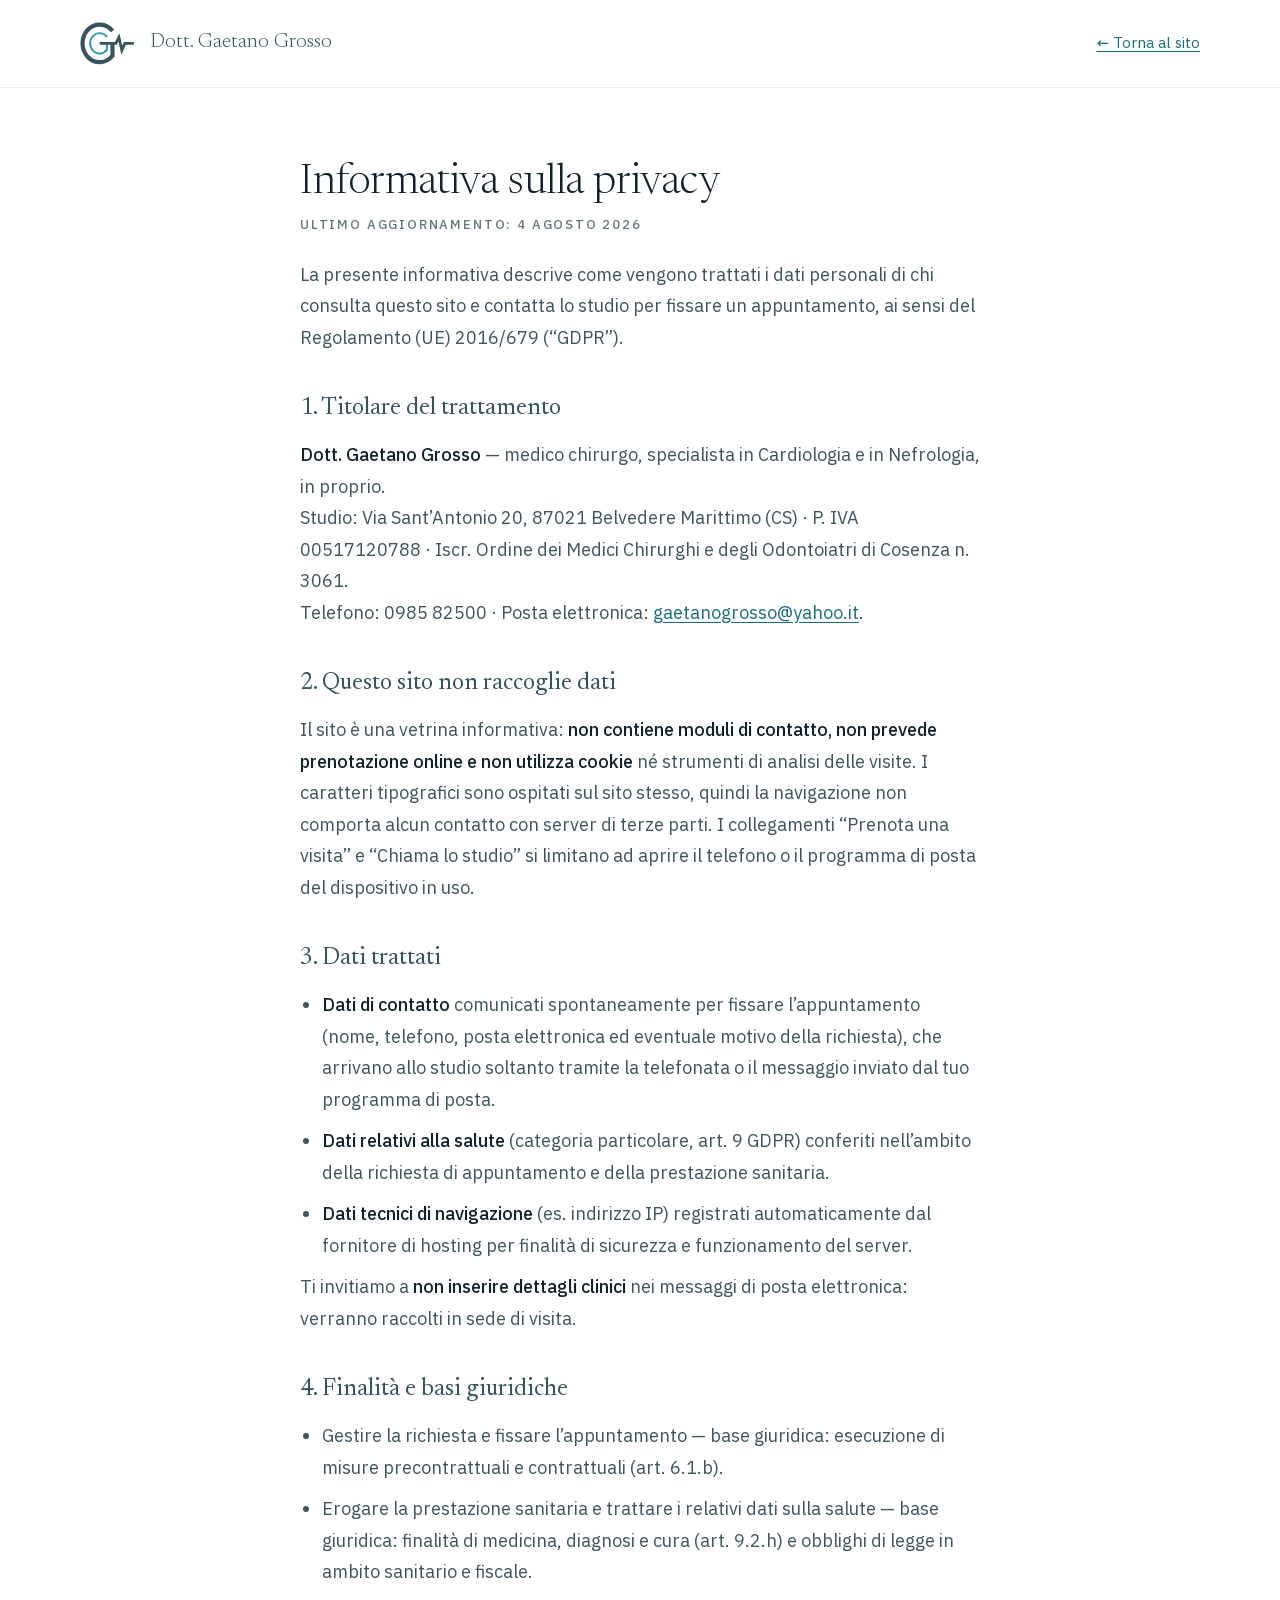
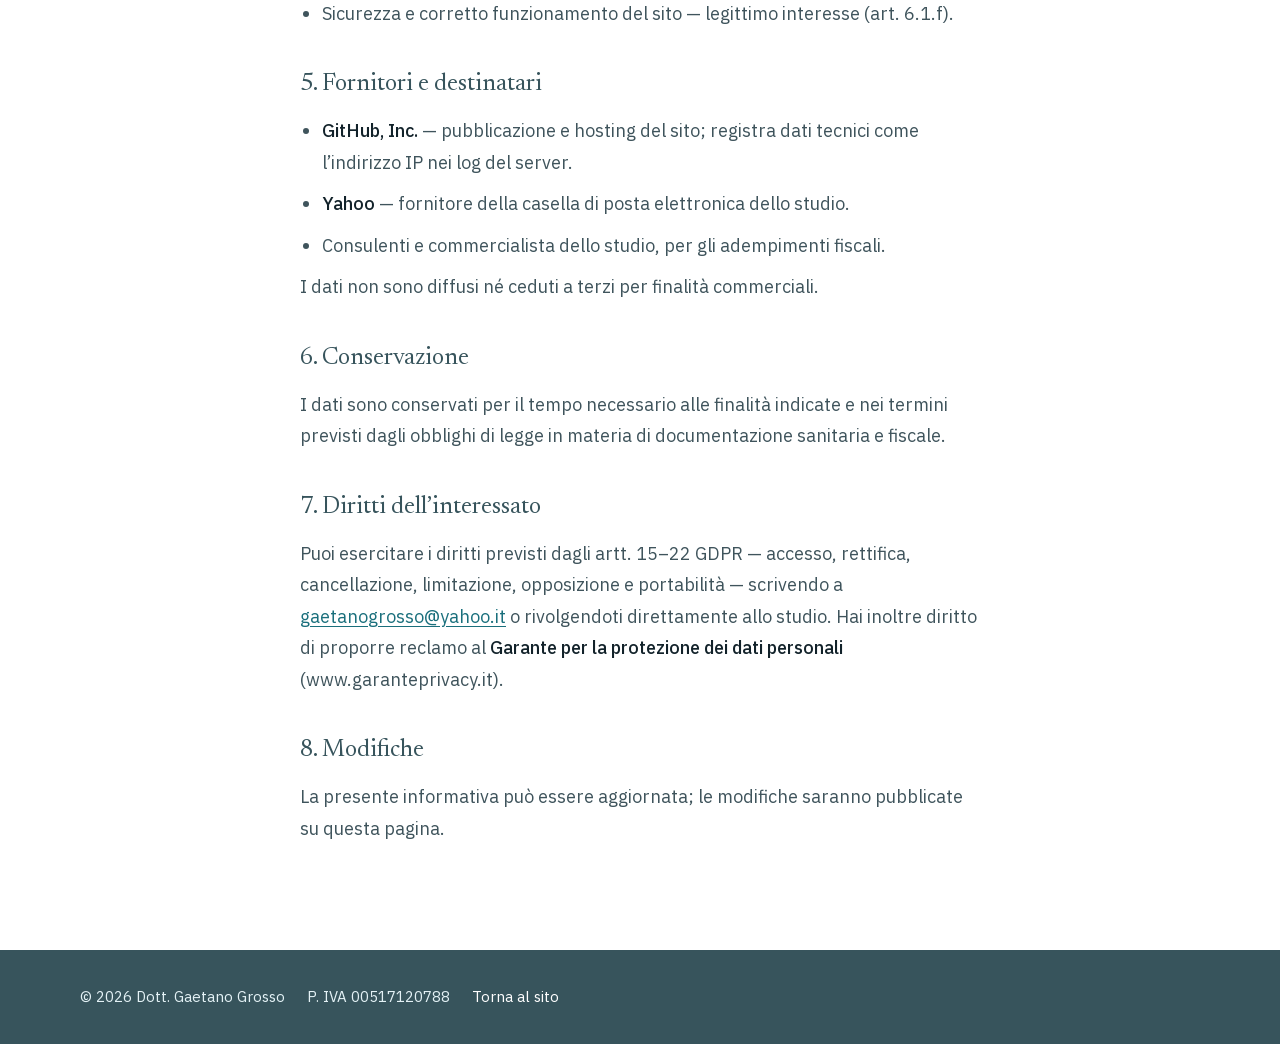
==== privacy.html @ efcc1404 "Sito vetrina dello studio cardiologico Dott. Gaetano Grosso Sito statico in una pagina, senza build," ====
<!DOCTYPE html>
<!--
  INFORMATIVA PRIVACY — compilata con i dati reali dello studio.
  ATTENZIONE PER LO SVILUPPATORE: il testo tratta dati sanitari (art. 9 GDPR) e va fatto
  validare da un consulente privacy prima di considerarlo definitivo. In particolare
  vanno confermati i tempi di conservazione della documentazione sanitaria e fiscale.
  Il sito non ha moduli, non usa cookie e non raccoglie dati: i contatti avvengono
  per telefono e per posta elettronica.
-->
<html lang="it">
<head>
<meta charset="utf-8">
<meta name="viewport" content="width=device-width, initial-scale=1">
<title>Privacy — Dott. Gaetano Grosso</title>
<!-- Anteprima su GitHub Pages: esclusa dai motori di ricerca.
     Rimuovere questo meta e il Disallow in robots.txt alla pubblicazione sul dominio definitivo. -->
<meta name="robots" content="noindex, nofollow">
<meta name="theme-color" content="#37545C">
<link rel="icon" type="image/svg+xml" href="assets/logo/favicon.svg?v=2">
<link rel="icon" type="image/png" sizes="32x32" href="assets/logo/favicon-32.png?v=2">
<style>
@font-face{font-family:'Newsreader';font-style:normal;font-weight:300;font-display:swap;src:url(assets/fonts/Newsreader-normal-300-latin-ext.woff2) format('woff2');unicode-range: U+0100-02BA, U+02BD-02C5, U+02C7-02CC, U+02CE-02D7, U+02DD-02FF, U+0304, U+0308, U+0329, U+1D00-1DBF, U+1E00-1E9F, U+1EF2-1EFF, U+2020, U+20A0-20AB, U+20AD-20C0, U+2113, U+2C60-2C7F, U+A720-A7FF;}
@font-face{font-family:'Newsreader';font-style:normal;font-weight:300;font-display:swap;src:url(assets/fonts/Newsreader-normal-300-latin.woff2) format('woff2');unicode-range: U+0000-00FF, U+0131, U+0152-0153, U+02BB-02BC, U+02C6, U+02DA, U+02DC, U+0304, U+0308, U+0329, U+2000-206F, U+20AC, U+2122, U+2191, U+2193, U+2212, U+2215, U+FEFF, U+FFFD;}
@font-face{font-family:'Newsreader';font-style:normal;font-weight:400;font-display:swap;src:url(assets/fonts/Newsreader-normal-400-latin-ext.woff2) format('woff2');unicode-range: U+0100-02BA, U+02BD-02C5, U+02C7-02CC, U+02CE-02D7, U+02DD-02FF, U+0304, U+0308, U+0329, U+1D00-1DBF, U+1E00-1E9F, U+1EF2-1EFF, U+2020, U+20A0-20AB, U+20AD-20C0, U+2113, U+2C60-2C7F, U+A720-A7FF;}
@font-face{font-family:'Newsreader';font-style:normal;font-weight:400;font-display:swap;src:url(assets/fonts/Newsreader-normal-400-latin.woff2) format('woff2');unicode-range: U+0000-00FF, U+0131, U+0152-0153, U+02BB-02BC, U+02C6, U+02DA, U+02DC, U+0304, U+0308, U+0329, U+2000-206F, U+20AC, U+2122, U+2191, U+2193, U+2212, U+2215, U+FEFF, U+FFFD;}
@font-face{font-family:'IBM Plex Sans';font-style:normal;font-weight:400;font-display:swap;src:url(assets/fonts/IBMPlexSans-normal-400-latin-ext.woff2) format('woff2');unicode-range: U+0100-02BA, U+02BD-02C5, U+02C7-02CC, U+02CE-02D7, U+02DD-02FF, U+0304, U+0308, U+0329, U+1D00-1DBF, U+1E00-1E9F, U+1EF2-1EFF, U+2020, U+20A0-20AB, U+20AD-20C0, U+2113, U+2C60-2C7F, U+A720-A7FF;}
@font-face{font-family:'IBM Plex Sans';font-style:normal;font-weight:400;font-display:swap;src:url(assets/fonts/IBMPlexSans-normal-400-latin.woff2) format('woff2');unicode-range: U+0000-00FF, U+0131, U+0152-0153, U+02BB-02BC, U+02C6, U+02DA, U+02DC, U+0304, U+0308, U+0329, U+2000-206F, U+20AC, U+2122, U+2191, U+2193, U+2212, U+2215, U+FEFF, U+FFFD;}
@font-face{font-family:'IBM Plex Sans';font-style:normal;font-weight:500;font-display:swap;src:url(assets/fonts/IBMPlexSans-normal-500-latin-ext.woff2) format('woff2');unicode-range: U+0100-02BA, U+02BD-02C5, U+02C7-02CC, U+02CE-02D7, U+02DD-02FF, U+0304, U+0308, U+0329, U+1D00-1DBF, U+1E00-1E9F, U+1EF2-1EFF, U+2020, U+20A0-20AB, U+20AD-20C0, U+2113, U+2C60-2C7F, U+A720-A7FF;}
@font-face{font-family:'IBM Plex Sans';font-style:normal;font-weight:500;font-display:swap;src:url(assets/fonts/IBMPlexSans-normal-500-latin.woff2) format('woff2');unicode-range: U+0000-00FF, U+0131, U+0152-0153, U+02BB-02BC, U+02C6, U+02DA, U+02DC, U+0304, U+0308, U+0329, U+2000-206F, U+20AC, U+2122, U+2191, U+2193, U+2212, U+2215, U+FEFF, U+FFFD;}
@font-face{font-family:'IBM Plex Mono';font-style:normal;font-weight:400;font-display:swap;src:url(assets/fonts/IBMPlexMono-normal-400-latin-ext.woff2) format('woff2');unicode-range: U+0100-02BA, U+02BD-02C5, U+02C7-02CC, U+02CE-02D7, U+02DD-02FF, U+0304, U+0308, U+0329, U+1D00-1DBF, U+1E00-1E9F, U+1EF2-1EFF, U+2020, U+20A0-20AB, U+20AD-20C0, U+2113, U+2C60-2C7F, U+A720-A7FF;}
@font-face{font-family:'IBM Plex Mono';font-style:normal;font-weight:400;font-display:swap;src:url(assets/fonts/IBMPlexMono-normal-400-latin.woff2) format('woff2');unicode-range: U+0000-00FF, U+0131, U+0152-0153, U+02BB-02BC, U+02C6, U+02DA, U+02DC, U+0304, U+0308, U+0329, U+2000-206F, U+20AC, U+2122, U+2191, U+2193, U+2212, U+2215, U+FEFF, U+FFFD;}
</style>
<style>
  :root{
    --bg-page:#FFFFFF;--bg-surface:#E4F2F6;--bg-card:#FFFFFF;
    --accent:#2B9AA6;--accent-dark:#1A6F7C;--ink:#37545C;
    --text:#12222A;--text-secondary:#3F545C;--text-muted:#66777E;
    --line:#E3F0F4;--line-strong:#C9E2E8;
    --font-display:'Newsreader',Georgia,serif;
    --font-text:'IBM Plex Sans',system-ui,-apple-system,sans-serif;
    --font-mono:'IBM Plex Mono',ui-monospace,Menlo,monospace;
  }
  *{box-sizing:border-box;margin:0;padding:0}
  body{font-family:var(--font-text);font-size:18px;line-height:1.75;color:var(--text);
    background:var(--bg-page);-webkit-font-smoothing:antialiased}
  .wrap{max-width:760px;margin:0 auto;padding:0 40px}
  a{color:var(--accent-dark);text-decoration:underline;text-underline-offset:3px;transition:color .12s ease-out}
  a:hover{color:var(--ink)}
  :focus-visible{outline:2px solid var(--accent);outline-offset:2px}
  header{background:var(--bg-card);border-bottom:1px solid var(--line);padding:22px 0}
  header .wrap{display:flex;align-items:center;gap:14px;max-width:1200px}
  header svg{width:56px;height:auto;flex:none}
  header .mm-ring,header .mm-beat{stroke:var(--ink)}
  header .mm-inner{stroke:var(--accent)}
  header .name{font-family:var(--font-display);font-weight:300;font-size:21px;color:var(--ink);line-height:1.05}
  header .home{margin-left:auto;font-size:15px}
  main{padding:72px 0 96px}
  h1{font-family:var(--font-display);font-weight:300;font-size:42px;line-height:1.1;letter-spacing:-.01em;margin-bottom:8px}
  h2{font-family:var(--font-display);font-weight:400;font-size:24px;margin:34px 0 10px;color:var(--ink)}
  .updated{font-weight:500;font-size:13px;letter-spacing:.14em;text-transform:uppercase;
    color:var(--text-muted);margin-bottom:22px}
  .note{background:var(--bg-surface);border-left:3px solid var(--accent-dark);
    padding:22px 26px;color:var(--text-secondary);font-size:17px;margin:22px 0 34px}
  p,li{color:var(--text-secondary);margin-bottom:10px}
  ul{padding-left:22px;margin-bottom:10px}
  strong{font-weight:500;color:var(--text)}
  footer{background:var(--ink);color:var(--bg-surface);padding:34px 0;font-size:15px}
  footer .wrap{max-width:1200px;display:flex;flex-wrap:wrap;gap:8px 22px}
  footer a{color:#FFFFFF;text-decoration:none}
  footer a:hover{color:#8FDCE4}
  @media(max-width:599px){.wrap{padding:0 24px}h1{font-size:30px}main{padding:48px 0 72px}}
</style>
</head>
<body>

<header>
  <div class="wrap">
    <svg viewBox="36 5 131 100" fill="none" aria-hidden="true" width="131" height="100">
      <g transform="translate(-18,0)">
        <path class="mm-ring" d="M130 26 A40 44 0 1 0 130 84 L130 55" stroke-width="9.72" fill="none"/>
        <path class="mm-inner" d="M117 40 A22 24 0 1 0 117 70 L117 55" stroke-width="4.59" fill="none"/>
        <path class="mm-beat" d="M100 55 L138 55 L145 41 L152 71 L159 55 L180 55" stroke-width="6.75" fill="none"/>
      </g>
    </svg>
    <span class="name">Dott. Gaetano Grosso</span>
    <a class="home" href="index.html">← Torna al sito</a>
  </div>
</header>

<main>
  <div class="wrap">
    <h1>Informativa sulla privacy</h1>
    <p class="updated">Ultimo aggiornamento: 4 agosto 2026</p>

    <p>La presente informativa descrive come vengono trattati i dati personali di chi consulta questo sito e contatta lo studio per fissare un appuntamento, ai sensi del Regolamento (UE) 2016/679 (“GDPR”).</p>

    <h2>1. Titolare del trattamento</h2>
    <p><strong>Dott. Gaetano Grosso</strong> — medico chirurgo, specialista in Cardiologia e in Nefrologia, in proprio.<br>
    Studio: Via Sant’Antonio 20, 87021 Belvedere Marittimo (CS) · P. IVA 00517120788 · Iscr. Ordine dei Medici Chirurghi e degli Odontoiatri di Cosenza n. 3061.<br>
    Telefono: 0985 82500 · Posta elettronica: <a href="mailto:gaetanogrosso@yahoo.it">gaetanogrosso@yahoo.it</a>.</p>

    <h2>2. Questo sito non raccoglie dati</h2>
    <p>Il sito è una vetrina informativa: <strong>non contiene moduli di contatto, non prevede prenotazione online e non utilizza cookie</strong> né strumenti di analisi delle visite. I caratteri tipografici sono ospitati sul sito stesso, quindi la navigazione non comporta alcun contatto con server di terze parti. I collegamenti “Prenota una visita” e “Chiama lo studio” si limitano ad aprire il telefono o il programma di posta del dispositivo in uso.</p>

    <h2>3. Dati trattati</h2>
    <ul>
      <li><strong>Dati di contatto</strong> comunicati spontaneamente per fissare l’appuntamento (nome, telefono, posta elettronica ed eventuale motivo della richiesta), che arrivano allo studio soltanto tramite la telefonata o il messaggio inviato dal tuo programma di posta.</li>
      <li><strong>Dati relativi alla salute</strong> (categoria particolare, art. 9 GDPR) conferiti nell’ambito della richiesta di appuntamento e della prestazione sanitaria.</li>
      <li><strong>Dati tecnici di navigazione</strong> (es. indirizzo IP) registrati automaticamente dal fornitore di hosting per finalità di sicurezza e funzionamento del server.</li>
    </ul>
    <p>Ti invitiamo a <strong>non inserire dettagli clinici</strong> nei messaggi di posta elettronica: verranno raccolti in sede di visita.</p>

    <h2>4. Finalità e basi giuridiche</h2>
    <ul>
      <li>Gestire la richiesta e fissare l’appuntamento — base giuridica: esecuzione di misure precontrattuali e contrattuali (art. 6.1.b).</li>
      <li>Erogare la prestazione sanitaria e trattare i relativi dati sulla salute — base giuridica: finalità di medicina, diagnosi e cura (art. 9.2.h) e obblighi di legge in ambito sanitario e fiscale.</li>
      <li>Sicurezza e corretto funzionamento del sito — legittimo interesse (art. 6.1.f).</li>
    </ul>

    <h2>5. Fornitori e destinatari</h2>
    <ul>
      <li><strong>GitHub, Inc.</strong> — pubblicazione e hosting del sito; registra dati tecnici come l’indirizzo IP nei log del server.</li>
      <li><strong>Yahoo</strong> — fornitore della casella di posta elettronica dello studio.</li>
      <li>Consulenti e commercialista dello studio, per gli adempimenti fiscali.</li>
    </ul>
    <p>I dati non sono diffusi né ceduti a terzi per finalità commerciali.</p>

    <h2>6. Conservazione</h2>
    <p>I dati sono conservati per il tempo necessario alle finalità indicate e nei termini previsti dagli obblighi di legge in materia di documentazione sanitaria e fiscale.</p>

    <h2>7. Diritti dell’interessato</h2>
    <p>Puoi esercitare i diritti previsti dagli artt. 15–22 GDPR — accesso, rettifica, cancellazione, limitazione, opposizione e portabilità — scrivendo a <a href="mailto:gaetanogrosso@yahoo.it">gaetanogrosso@yahoo.it</a> o rivolgendoti direttamente allo studio. Hai inoltre diritto di proporre reclamo al <strong>Garante per la protezione dei dati personali</strong> (www.garanteprivacy.it).</p>

    <h2>8. Modifiche</h2>
    <p>La presente informativa può essere aggiornata; le modifiche saranno pubblicate su questa pagina.</p>
  </div>
</main>

<footer>
  <div class="wrap">
    <span>© <span id="yr"></span> Dott. Gaetano Grosso</span>
    <span>P. IVA 00517120788</span>
    <span><a href="index.html">Torna al sito</a></span>
  </div>
</footer>
<script>document.getElementById('yr').textContent = new Date().getFullYear();</script>
</body>
</html>
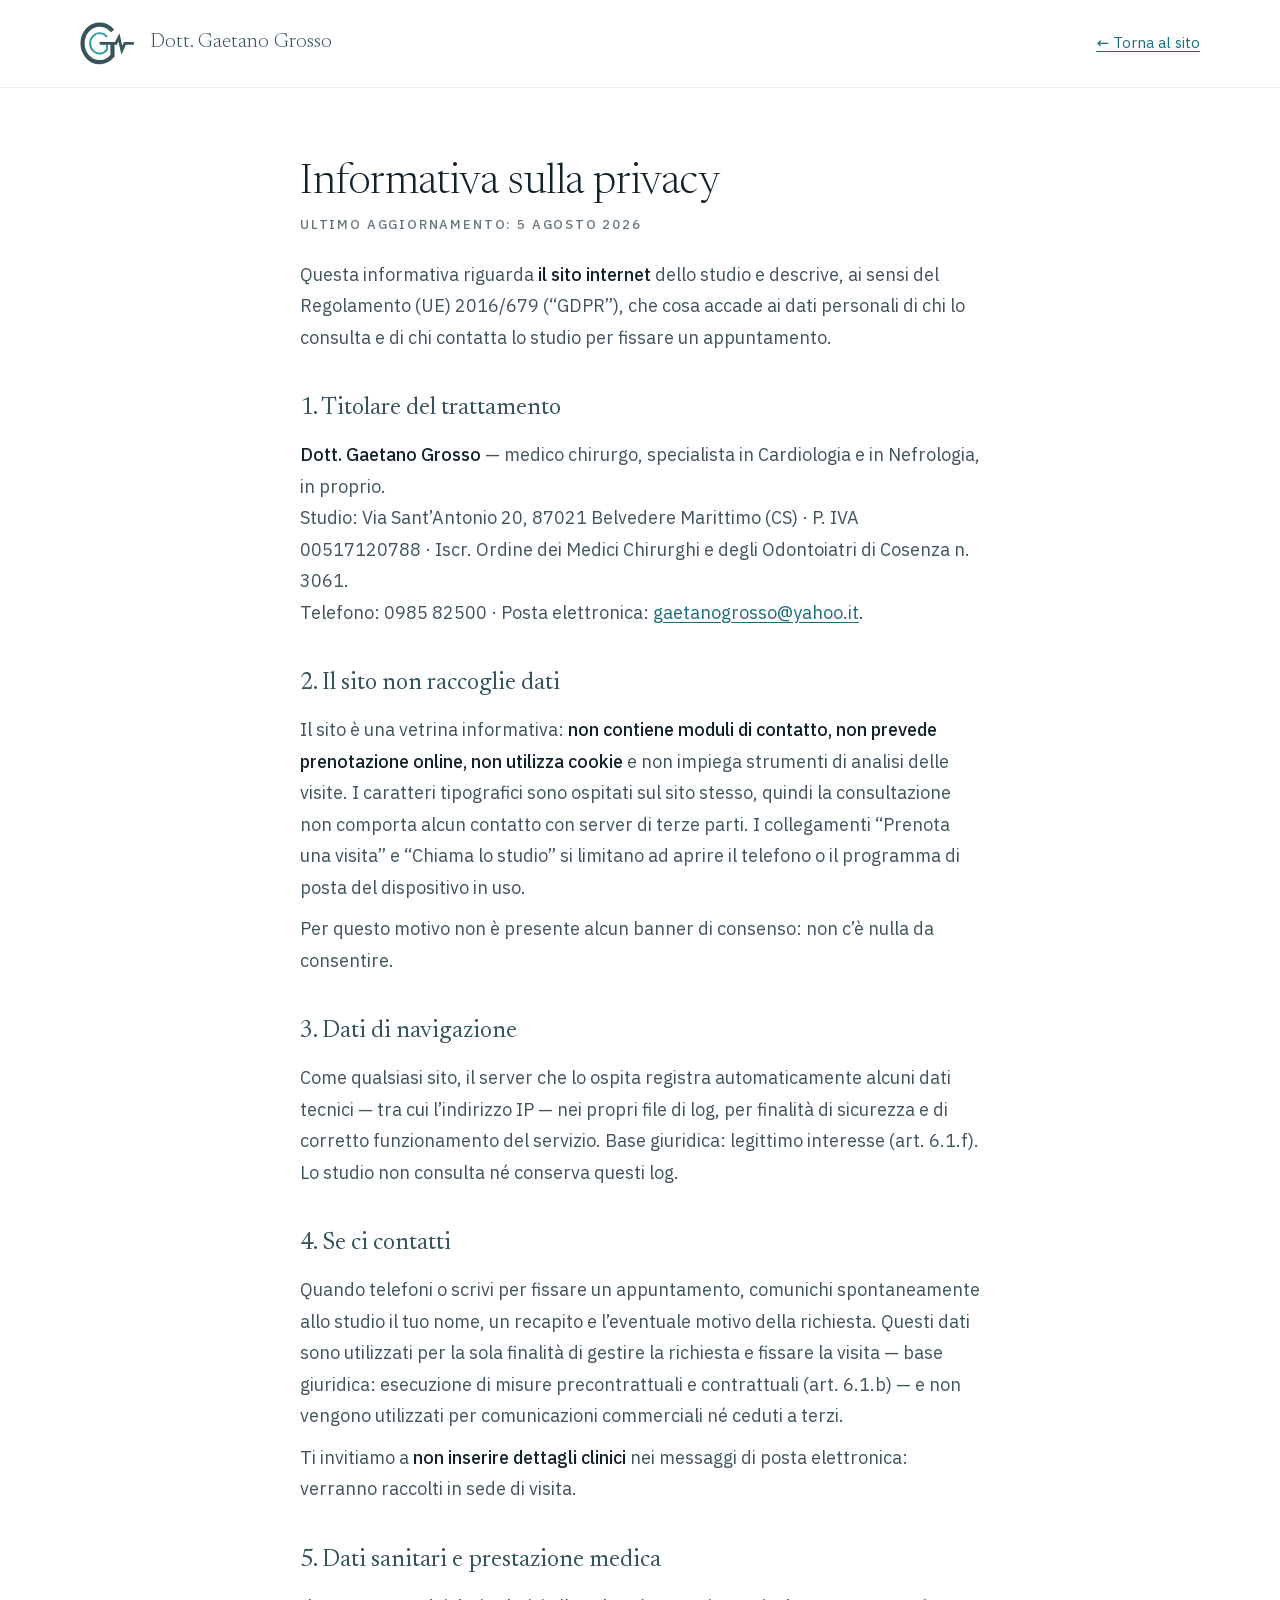
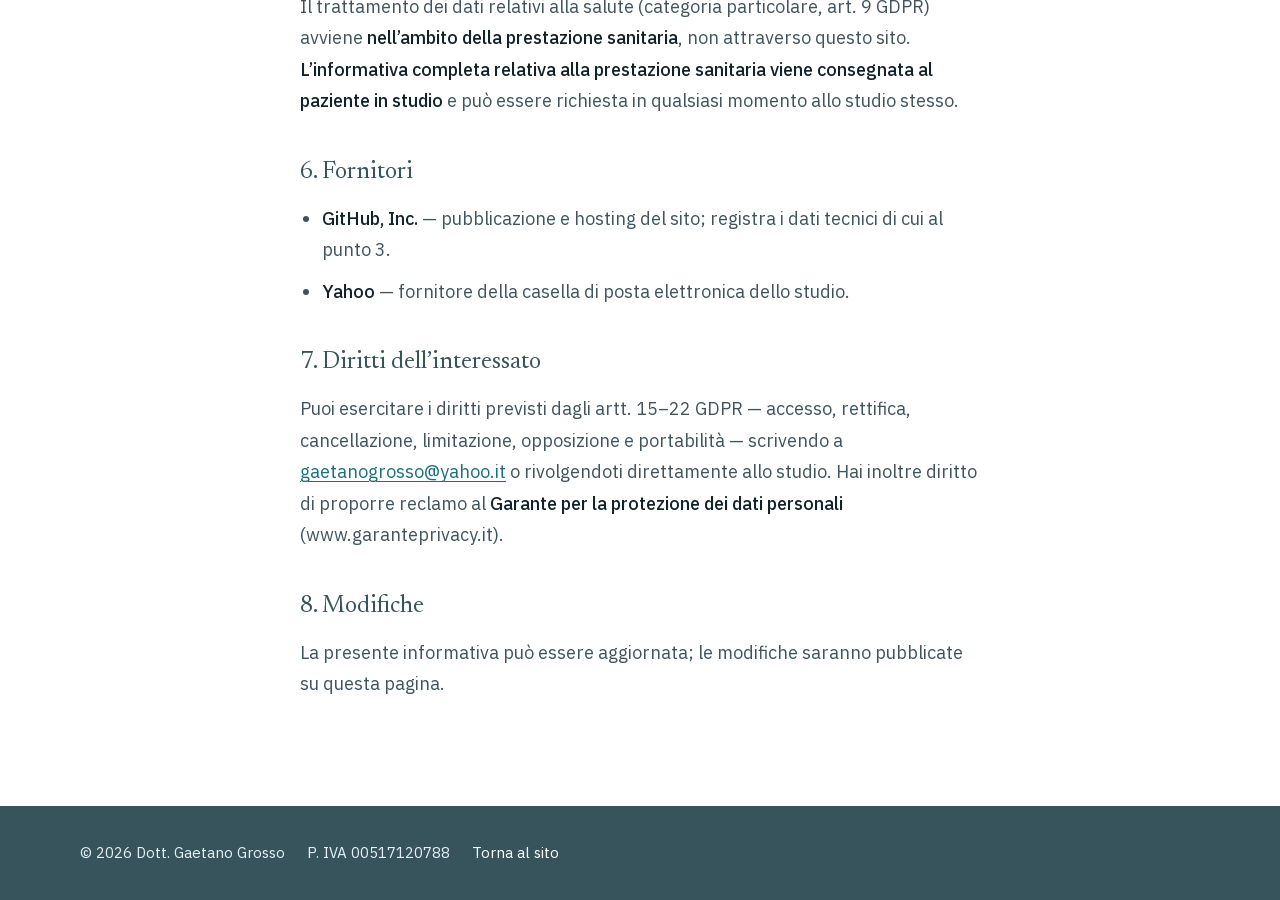
==== commit 0512cd02: "Informativa privacy limitata al sito, via la dicitura di pubblicità sanitaria - privacy.html: l'info" ====
--- a/privacy.html
+++ b/privacy.html
@@ -1,11 +1,10 @@
 <!DOCTYPE html>
 <!--
-  INFORMATIVA PRIVACY — compilata con i dati reali dello studio.
-  ATTENZIONE PER LO SVILUPPATORE: il testo tratta dati sanitari (art. 9 GDPR) e va fatto
-  validare da un consulente privacy prima di considerarlo definitivo. In particolare
-  vanno confermati i tempi di conservazione della documentazione sanitaria e fiscale.
-  Il sito non ha moduli, non usa cookie e non raccoglie dati: i contatti avvengono
-  per telefono e per posta elettronica.
+  INFORMATIVA PRIVACY DEL SITO.
+  Ambito volutamente limitato a ciò che fa il sito: non contiene moduli, non usa cookie,
+  non raccoglie dati. Il trattamento dei dati sanitari dei pazienti resta descritto
+  nell'informativa che lo studio consegna in sede di visita: qui non viene duplicato,
+  per non fare affermazioni che spettano allo studio.
 -->
 <html lang="it">
 <head>
@@ -90,49 +89,40 @@
 <main>
   <div class="wrap">
     <h1>Informativa sulla privacy</h1>
-    <p class="updated">Ultimo aggiornamento: 4 agosto 2026</p>
+    <p class="updated">Ultimo aggiornamento: 5 agosto 2026</p>
 
-    <p>La presente informativa descrive come vengono trattati i dati personali di chi consulta questo sito e contatta lo studio per fissare un appuntamento, ai sensi del Regolamento (UE) 2016/679 (“GDPR”).</p>
+    <p>Questa informativa riguarda <strong>il sito internet</strong> dello studio e descrive, ai sensi del Regolamento (UE) 2016/679 (&ldquo;GDPR&rdquo;), che cosa accade ai dati personali di chi lo consulta e di chi contatta lo studio per fissare un appuntamento.</p>
 
     <h2>1. Titolare del trattamento</h2>
-    <p><strong>Dott. Gaetano Grosso</strong> — medico chirurgo, specialista in Cardiologia e in Nefrologia, in proprio.<br>
-    Studio: Via Sant’Antonio 20, 87021 Belvedere Marittimo (CS) · P. IVA 00517120788 · Iscr. Ordine dei Medici Chirurghi e degli Odontoiatri di Cosenza n. 3061.<br>
-    Telefono: 0985 82500 · Posta elettronica: <a href="mailto:gaetanogrosso@yahoo.it">gaetanogrosso@yahoo.it</a>.</p>
+    <p><strong>Dott. Gaetano Grosso</strong> &mdash; medico chirurgo, specialista in Cardiologia e in Nefrologia, in proprio.<br>
+    Studio: Via Sant&rsquo;Antonio 20, 87021 Belvedere Marittimo (CS) &middot; P. IVA 00517120788 &middot; Iscr. Ordine dei Medici Chirurghi e degli Odontoiatri di Cosenza n. 3061.<br>
+    Telefono: 0985 82500 &middot; Posta elettronica: <a href="mailto:gaetanogrosso@yahoo.it">gaetanogrosso@yahoo.it</a>.</p>
 
-    <h2>2. Questo sito non raccoglie dati</h2>
-    <p>Il sito è una vetrina informativa: <strong>non contiene moduli di contatto, non prevede prenotazione online e non utilizza cookie</strong> né strumenti di analisi delle visite. I caratteri tipografici sono ospitati sul sito stesso, quindi la navigazione non comporta alcun contatto con server di terze parti. I collegamenti “Prenota una visita” e “Chiama lo studio” si limitano ad aprire il telefono o il programma di posta del dispositivo in uso.</p>
+    <h2>2. Il sito non raccoglie dati</h2>
+    <p>Il sito &egrave; una vetrina informativa: <strong>non contiene moduli di contatto, non prevede prenotazione online, non utilizza cookie</strong> e non impiega strumenti di analisi delle visite. I caratteri tipografici sono ospitati sul sito stesso, quindi la consultazione non comporta alcun contatto con server di terze parti. I collegamenti &ldquo;Prenota una visita&rdquo; e &ldquo;Chiama lo studio&rdquo; si limitano ad aprire il telefono o il programma di posta del dispositivo in uso.</p>
+    <p>Per questo motivo non &egrave; presente alcun banner di consenso: non c&rsquo;&egrave; nulla da consentire.</p>
 
-    <h2>3. Dati trattati</h2>
-    <ul>
-      <li><strong>Dati di contatto</strong> comunicati spontaneamente per fissare l’appuntamento (nome, telefono, posta elettronica ed eventuale motivo della richiesta), che arrivano allo studio soltanto tramite la telefonata o il messaggio inviato dal tuo programma di posta.</li>
-      <li><strong>Dati relativi alla salute</strong> (categoria particolare, art. 9 GDPR) conferiti nell’ambito della richiesta di appuntamento e della prestazione sanitaria.</li>
-      <li><strong>Dati tecnici di navigazione</strong> (es. indirizzo IP) registrati automaticamente dal fornitore di hosting per finalità di sicurezza e funzionamento del server.</li>
-    </ul>
+    <h2>3. Dati di navigazione</h2>
+    <p>Come qualsiasi sito, il server che lo ospita registra automaticamente alcuni dati tecnici &mdash; tra cui l&rsquo;indirizzo IP &mdash; nei propri file di log, per finalit&agrave; di sicurezza e di corretto funzionamento del servizio. Base giuridica: legittimo interesse (art. 6.1.f). Lo studio non consulta n&eacute; conserva questi log.</p>
+
+    <h2>4. Se ci contatti</h2>
+    <p>Quando telefoni o scrivi per fissare un appuntamento, comunichi spontaneamente allo studio il tuo nome, un recapito e l&rsquo;eventuale motivo della richiesta. Questi dati sono utilizzati per la sola finalit&agrave; di gestire la richiesta e fissare la visita &mdash; base giuridica: esecuzione di misure precontrattuali e contrattuali (art. 6.1.b) &mdash; e non vengono utilizzati per comunicazioni commerciali n&eacute; ceduti a terzi.</p>
     <p>Ti invitiamo a <strong>non inserire dettagli clinici</strong> nei messaggi di posta elettronica: verranno raccolti in sede di visita.</p>
 
-    <h2>4. Finalità e basi giuridiche</h2>
+    <h2>5. Dati sanitari e prestazione medica</h2>
+    <p>Il trattamento dei dati relativi alla salute (categoria particolare, art. 9 GDPR) avviene <strong>nell&rsquo;ambito della prestazione sanitaria</strong>, non attraverso questo sito. <strong>L&rsquo;informativa completa relativa alla prestazione sanitaria viene consegnata al paziente in studio</strong> e pu&ograve; essere richiesta in qualsiasi momento allo studio stesso.</p>
+
+    <h2>6. Fornitori</h2>
     <ul>
-      <li>Gestire la richiesta e fissare l’appuntamento — base giuridica: esecuzione di misure precontrattuali e contrattuali (art. 6.1.b).</li>
-      <li>Erogare la prestazione sanitaria e trattare i relativi dati sulla salute — base giuridica: finalità di medicina, diagnosi e cura (art. 9.2.h) e obblighi di legge in ambito sanitario e fiscale.</li>
-      <li>Sicurezza e corretto funzionamento del sito — legittimo interesse (art. 6.1.f).</li>
+      <li><strong>GitHub, Inc.</strong> &mdash; pubblicazione e hosting del sito; registra i dati tecnici di cui al punto 3.</li>
+      <li><strong>Yahoo</strong> &mdash; fornitore della casella di posta elettronica dello studio.</li>
     </ul>
 
-    <h2>5. Fornitori e destinatari</h2>
-    <ul>
-      <li><strong>GitHub, Inc.</strong> — pubblicazione e hosting del sito; registra dati tecnici come l’indirizzo IP nei log del server.</li>
-      <li><strong>Yahoo</strong> — fornitore della casella di posta elettronica dello studio.</li>
-      <li>Consulenti e commercialista dello studio, per gli adempimenti fiscali.</li>
-    </ul>
-    <p>I dati non sono diffusi né ceduti a terzi per finalità commerciali.</p>
-
-    <h2>6. Conservazione</h2>
-    <p>I dati sono conservati per il tempo necessario alle finalità indicate e nei termini previsti dagli obblighi di legge in materia di documentazione sanitaria e fiscale.</p>
-
-    <h2>7. Diritti dell’interessato</h2>
-    <p>Puoi esercitare i diritti previsti dagli artt. 15–22 GDPR — accesso, rettifica, cancellazione, limitazione, opposizione e portabilità — scrivendo a <a href="mailto:gaetanogrosso@yahoo.it">gaetanogrosso@yahoo.it</a> o rivolgendoti direttamente allo studio. Hai inoltre diritto di proporre reclamo al <strong>Garante per la protezione dei dati personali</strong> (www.garanteprivacy.it).</p>
+    <h2>7. Diritti dell&rsquo;interessato</h2>
+    <p>Puoi esercitare i diritti previsti dagli artt. 15&ndash;22 GDPR &mdash; accesso, rettifica, cancellazione, limitazione, opposizione e portabilit&agrave; &mdash; scrivendo a <a href="mailto:gaetanogrosso@yahoo.it">gaetanogrosso@yahoo.it</a> o rivolgendoti direttamente allo studio. Hai inoltre diritto di proporre reclamo al <strong>Garante per la protezione dei dati personali</strong> (www.garanteprivacy.it).</p>
 
     <h2>8. Modifiche</h2>
-    <p>La presente informativa può essere aggiornata; le modifiche saranno pubblicate su questa pagina.</p>
+    <p>La presente informativa pu&ograve; essere aggiornata; le modifiche saranno pubblicate su questa pagina.</p>
   </div>
 </main>
 
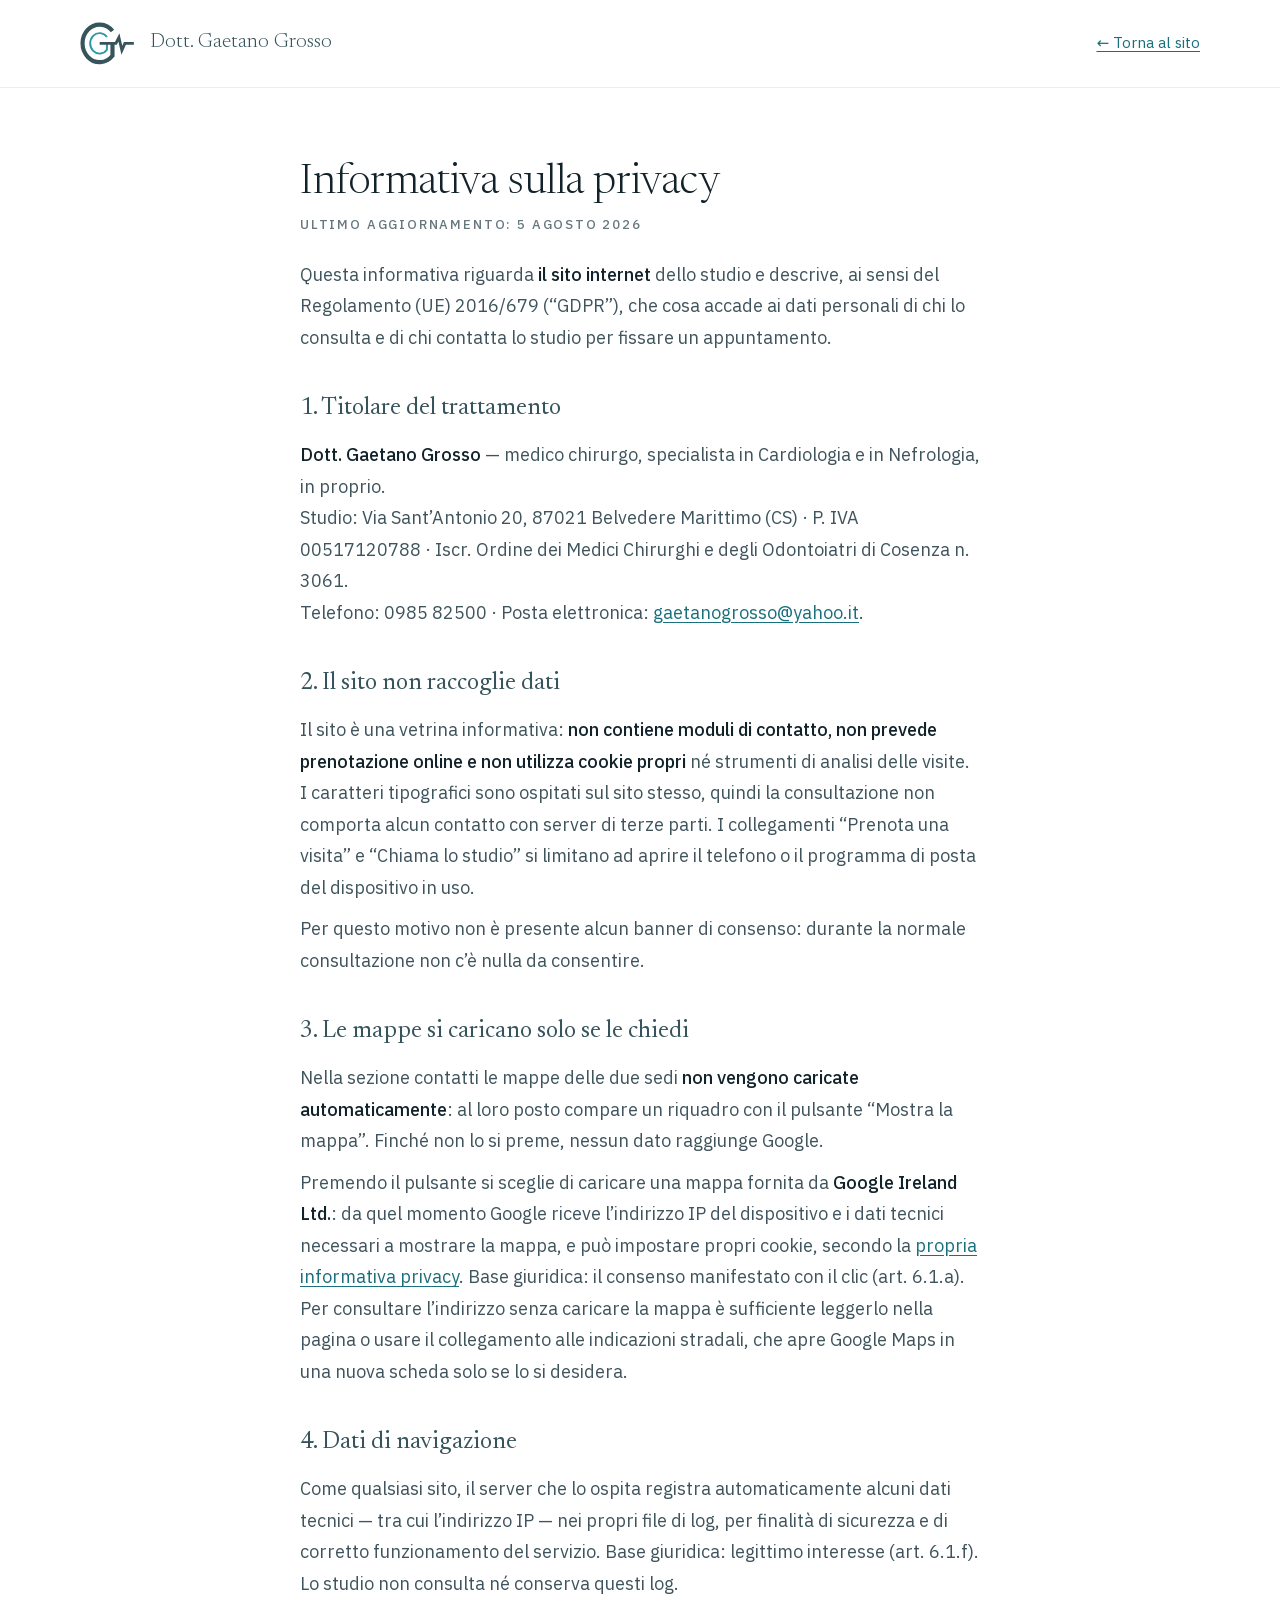
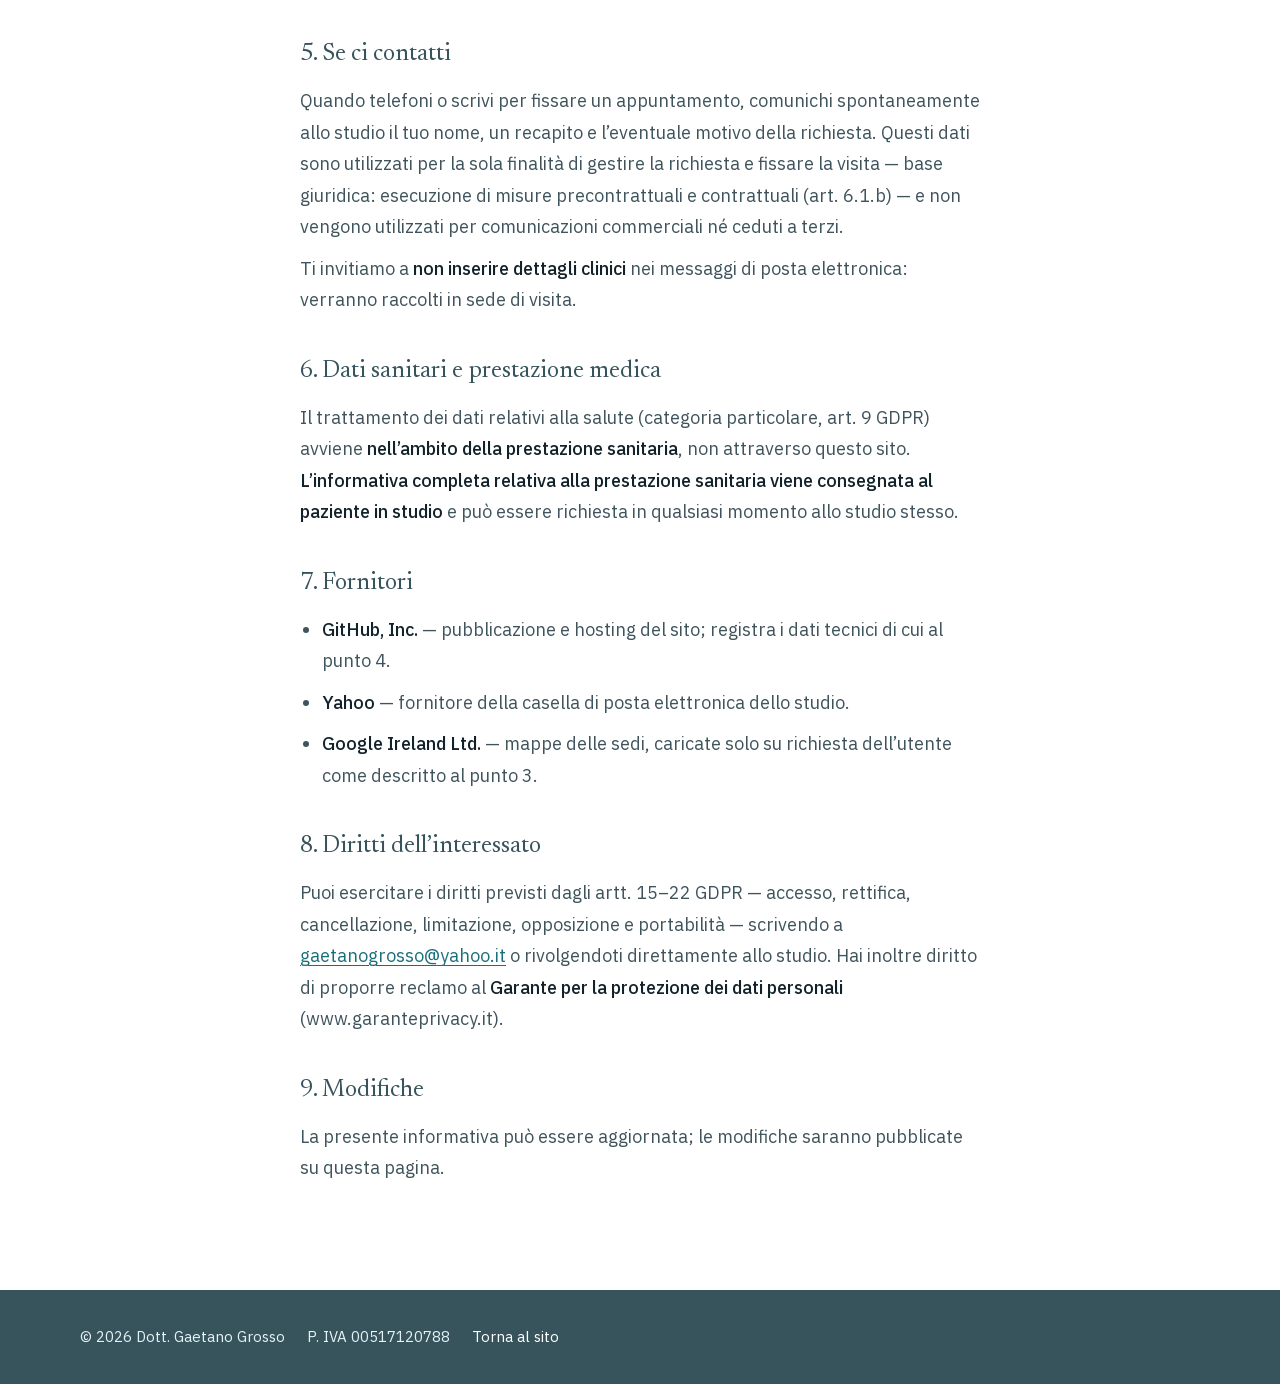
==== commit 8c9a8535: "Mappe delle sedi, via le fotografie, correzioni di contenuto Mappe: incorporate le due sedi con cari" ====
--- a/privacy.html
+++ b/privacy.html
@@ -99,29 +99,34 @@
     Telefono: 0985 82500 &middot; Posta elettronica: <a href="mailto:gaetanogrosso@yahoo.it">gaetanogrosso@yahoo.it</a>.</p>
 
     <h2>2. Il sito non raccoglie dati</h2>
-    <p>Il sito &egrave; una vetrina informativa: <strong>non contiene moduli di contatto, non prevede prenotazione online, non utilizza cookie</strong> e non impiega strumenti di analisi delle visite. I caratteri tipografici sono ospitati sul sito stesso, quindi la consultazione non comporta alcun contatto con server di terze parti. I collegamenti &ldquo;Prenota una visita&rdquo; e &ldquo;Chiama lo studio&rdquo; si limitano ad aprire il telefono o il programma di posta del dispositivo in uso.</p>
-    <p>Per questo motivo non &egrave; presente alcun banner di consenso: non c&rsquo;&egrave; nulla da consentire.</p>
+    <p>Il sito &egrave; una vetrina informativa: <strong>non contiene moduli di contatto, non prevede prenotazione online e non utilizza cookie propri</strong> n&eacute; strumenti di analisi delle visite. I caratteri tipografici sono ospitati sul sito stesso, quindi la consultazione non comporta alcun contatto con server di terze parti. I collegamenti &ldquo;Prenota una visita&rdquo; e &ldquo;Chiama lo studio&rdquo; si limitano ad aprire il telefono o il programma di posta del dispositivo in uso.</p>
+    <p>Per questo motivo non &egrave; presente alcun banner di consenso: durante la normale consultazione non c&rsquo;&egrave; nulla da consentire.</p>
 
-    <h2>3. Dati di navigazione</h2>
+    <h2>3. Le mappe si caricano solo se le chiedi</h2>
+    <p>Nella sezione contatti le mappe delle due sedi <strong>non vengono caricate automaticamente</strong>: al loro posto compare un riquadro con il pulsante &ldquo;Mostra la mappa&rdquo;. Finch&eacute; non lo si preme, nessun dato raggiunge Google.</p>
+    <p>Premendo il pulsante si sceglie di caricare una mappa fornita da <strong>Google Ireland Ltd.</strong>: da quel momento Google riceve l&rsquo;indirizzo IP del dispositivo e i dati tecnici necessari a mostrare la mappa, e pu&ograve; impostare propri cookie, secondo la <a href="https://policies.google.com/privacy">propria informativa privacy</a>. Base giuridica: il consenso manifestato con il clic (art. 6.1.a). Per consultare l&rsquo;indirizzo senza caricare la mappa &egrave; sufficiente leggerlo nella pagina o usare il collegamento alle indicazioni stradali, che apre Google Maps in una nuova scheda solo se lo si desidera.</p>
+
+    <h2>4. Dati di navigazione</h2>
     <p>Come qualsiasi sito, il server che lo ospita registra automaticamente alcuni dati tecnici &mdash; tra cui l&rsquo;indirizzo IP &mdash; nei propri file di log, per finalit&agrave; di sicurezza e di corretto funzionamento del servizio. Base giuridica: legittimo interesse (art. 6.1.f). Lo studio non consulta n&eacute; conserva questi log.</p>
 
-    <h2>4. Se ci contatti</h2>
+    <h2>5. Se ci contatti</h2>
     <p>Quando telefoni o scrivi per fissare un appuntamento, comunichi spontaneamente allo studio il tuo nome, un recapito e l&rsquo;eventuale motivo della richiesta. Questi dati sono utilizzati per la sola finalit&agrave; di gestire la richiesta e fissare la visita &mdash; base giuridica: esecuzione di misure precontrattuali e contrattuali (art. 6.1.b) &mdash; e non vengono utilizzati per comunicazioni commerciali n&eacute; ceduti a terzi.</p>
     <p>Ti invitiamo a <strong>non inserire dettagli clinici</strong> nei messaggi di posta elettronica: verranno raccolti in sede di visita.</p>
 
-    <h2>5. Dati sanitari e prestazione medica</h2>
+    <h2>6. Dati sanitari e prestazione medica</h2>
     <p>Il trattamento dei dati relativi alla salute (categoria particolare, art. 9 GDPR) avviene <strong>nell&rsquo;ambito della prestazione sanitaria</strong>, non attraverso questo sito. <strong>L&rsquo;informativa completa relativa alla prestazione sanitaria viene consegnata al paziente in studio</strong> e pu&ograve; essere richiesta in qualsiasi momento allo studio stesso.</p>
 
-    <h2>6. Fornitori</h2>
+    <h2>7. Fornitori</h2>
     <ul>
-      <li><strong>GitHub, Inc.</strong> &mdash; pubblicazione e hosting del sito; registra i dati tecnici di cui al punto 3.</li>
+      <li><strong>GitHub, Inc.</strong> &mdash; pubblicazione e hosting del sito; registra i dati tecnici di cui al punto 4.</li>
       <li><strong>Yahoo</strong> &mdash; fornitore della casella di posta elettronica dello studio.</li>
+      <li><strong>Google Ireland Ltd.</strong> &mdash; mappe delle sedi, caricate solo su richiesta dell&rsquo;utente come descritto al punto 3.</li>
     </ul>
 
-    <h2>7. Diritti dell&rsquo;interessato</h2>
+    <h2>8. Diritti dell&rsquo;interessato</h2>
     <p>Puoi esercitare i diritti previsti dagli artt. 15&ndash;22 GDPR &mdash; accesso, rettifica, cancellazione, limitazione, opposizione e portabilit&agrave; &mdash; scrivendo a <a href="mailto:gaetanogrosso@yahoo.it">gaetanogrosso@yahoo.it</a> o rivolgendoti direttamente allo studio. Hai inoltre diritto di proporre reclamo al <strong>Garante per la protezione dei dati personali</strong> (www.garanteprivacy.it).</p>
 
-    <h2>8. Modifiche</h2>
+    <h2>9. Modifiche</h2>
     <p>La presente informativa pu&ograve; essere aggiornata; le modifiche saranno pubblicate su questa pagina.</p>
   </div>
 </main>
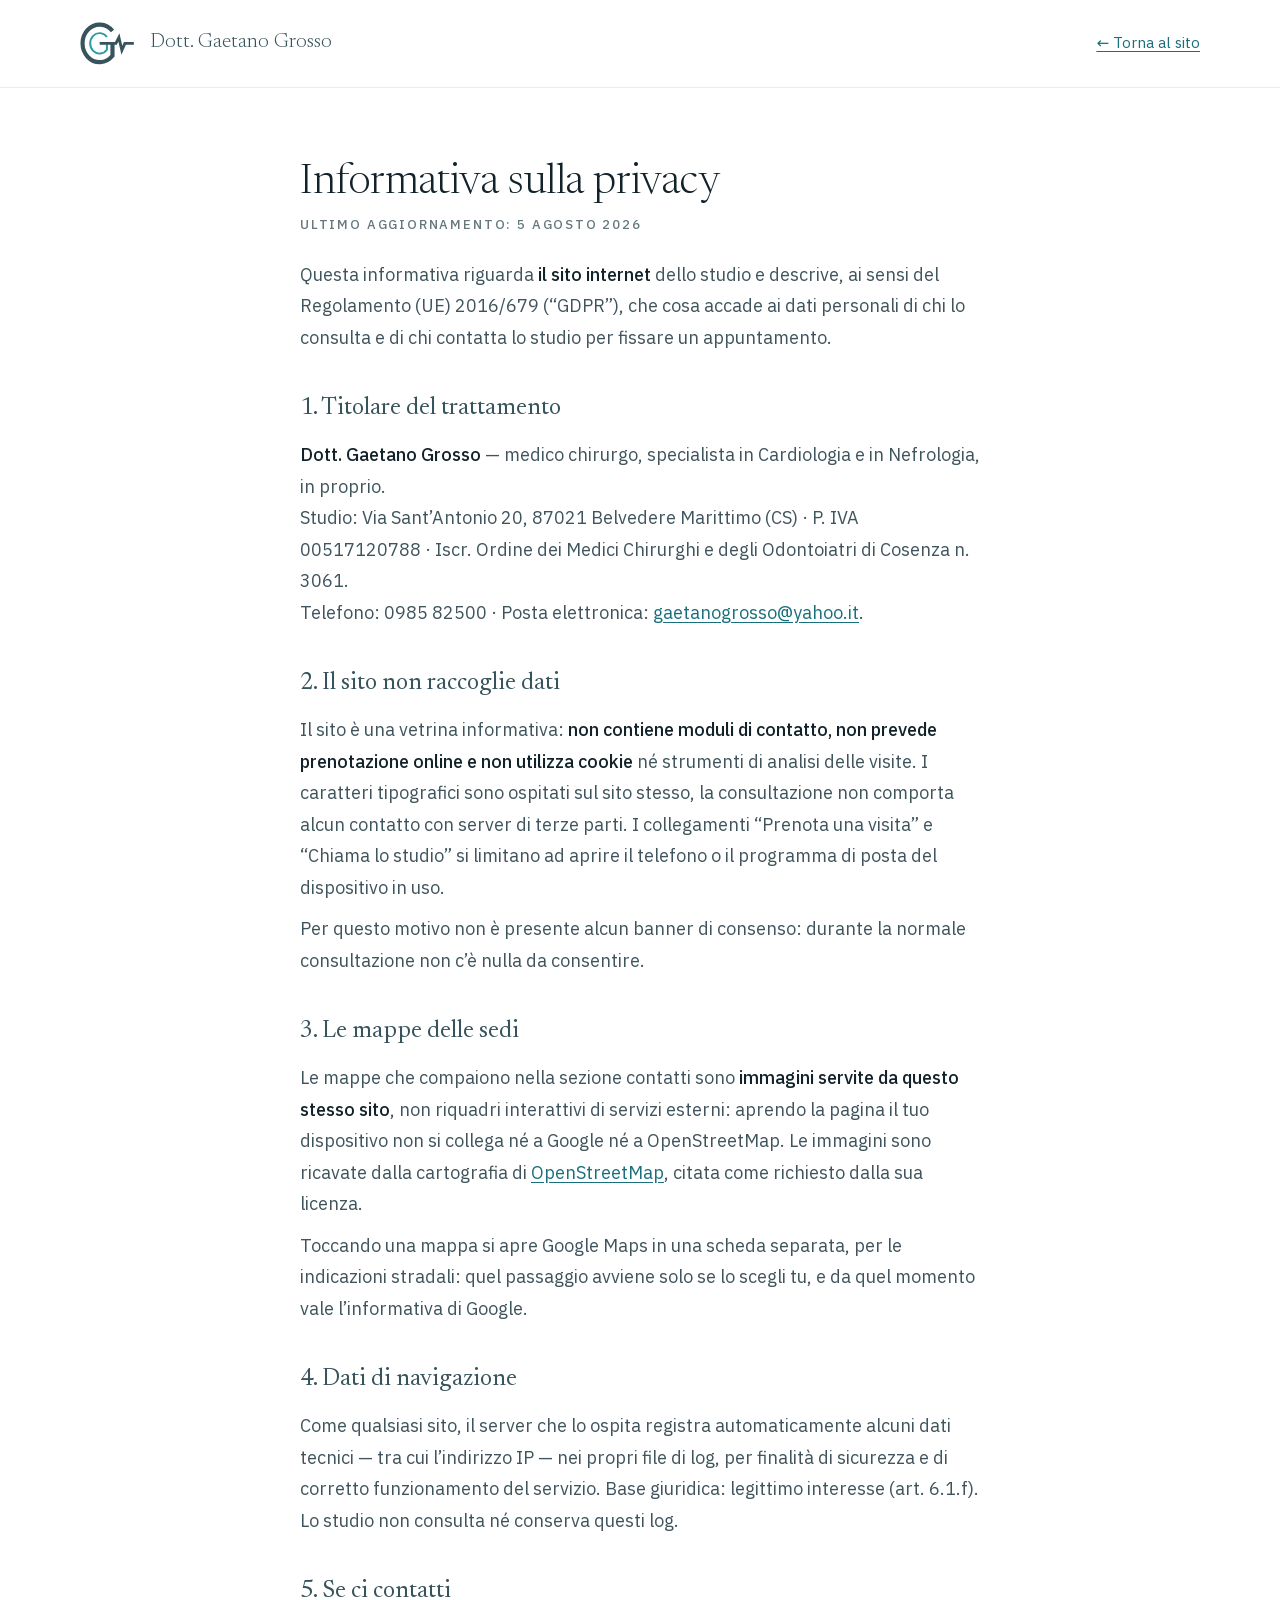
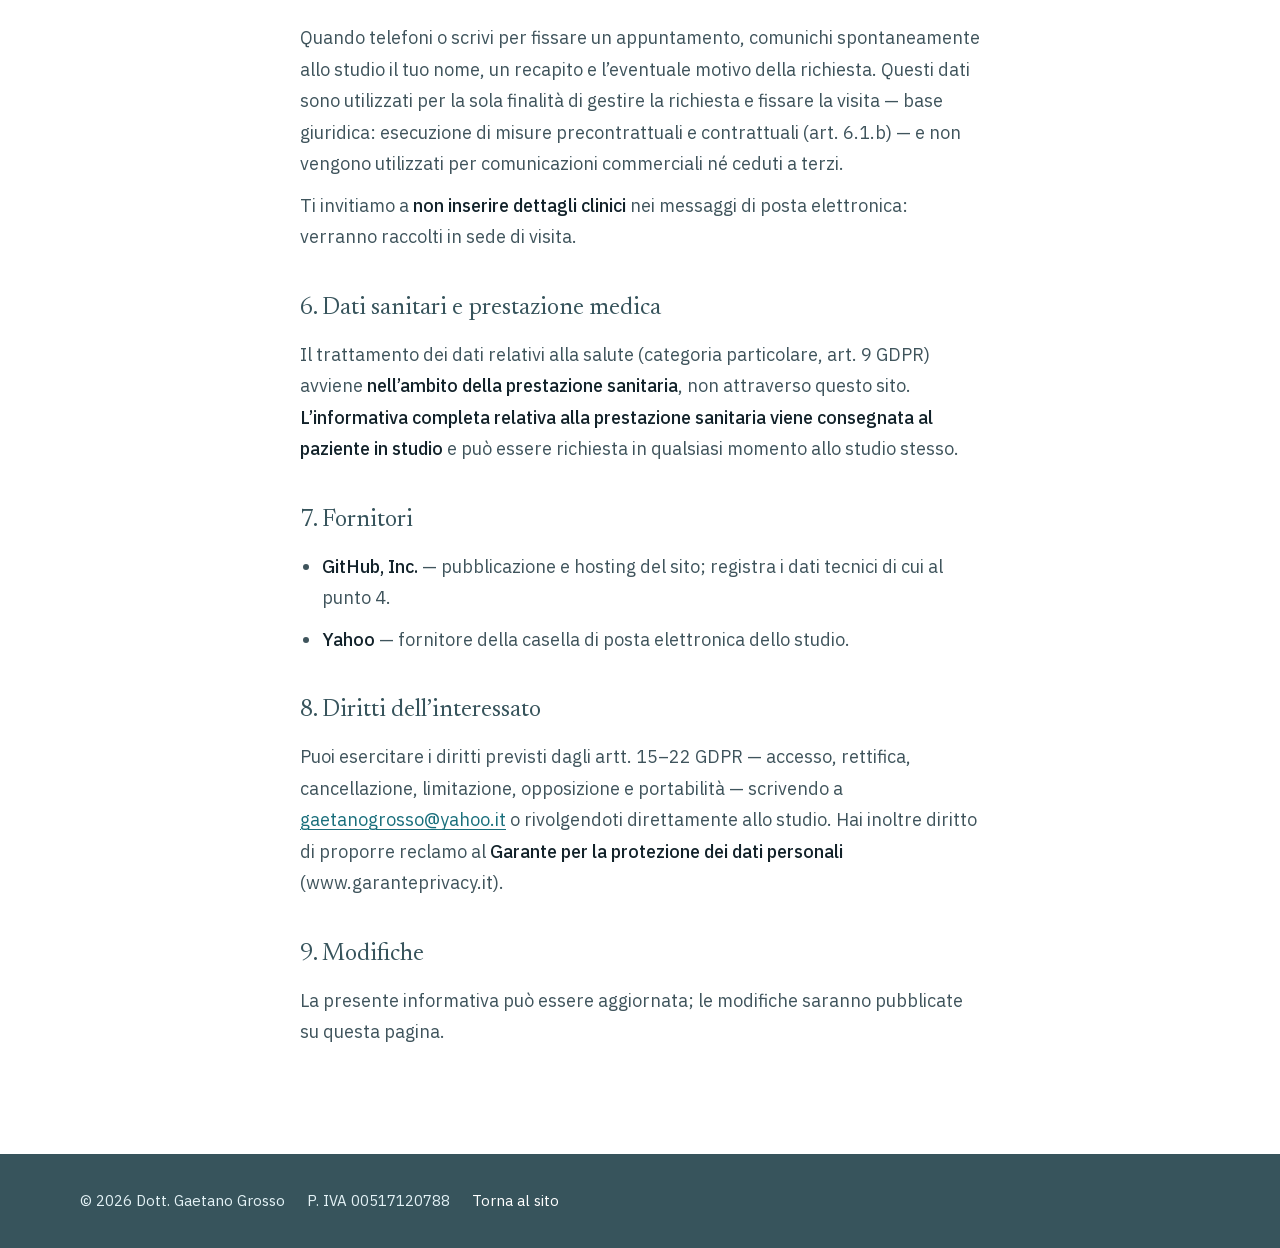
==== commit b671d516: "Mappe visibili all'apertura, servite dal sito Le mappe non sono piu' a caricamento su richiesta: com" ====
--- a/privacy.html
+++ b/privacy.html
@@ -11,9 +11,6 @@
 <meta charset="utf-8">
 <meta name="viewport" content="width=device-width, initial-scale=1">
 <title>Privacy — Dott. Gaetano Grosso</title>
-<!-- Anteprima su GitHub Pages: esclusa dai motori di ricerca.
-     Rimuovere questo meta e il Disallow in robots.txt alla pubblicazione sul dominio definitivo. -->
-<meta name="robots" content="noindex, nofollow">
 <meta name="theme-color" content="#37545C">
 <link rel="icon" type="image/svg+xml" href="assets/logo/favicon.svg?v=2">
 <link rel="icon" type="image/png" sizes="32x32" href="assets/logo/favicon-32.png?v=2">
@@ -99,12 +96,12 @@
     Telefono: 0985 82500 &middot; Posta elettronica: <a href="mailto:gaetanogrosso@yahoo.it">gaetanogrosso@yahoo.it</a>.</p>
 
     <h2>2. Il sito non raccoglie dati</h2>
-    <p>Il sito &egrave; una vetrina informativa: <strong>non contiene moduli di contatto, non prevede prenotazione online e non utilizza cookie propri</strong> n&eacute; strumenti di analisi delle visite. I caratteri tipografici sono ospitati sul sito stesso, quindi la consultazione non comporta alcun contatto con server di terze parti. I collegamenti &ldquo;Prenota una visita&rdquo; e &ldquo;Chiama lo studio&rdquo; si limitano ad aprire il telefono o il programma di posta del dispositivo in uso.</p>
+    <p>Il sito &egrave; una vetrina informativa: <strong>non contiene moduli di contatto, non prevede prenotazione online e non utilizza cookie</strong> n&eacute; strumenti di analisi delle visite. I caratteri tipografici sono ospitati sul sito stesso, la consultazione non comporta alcun contatto con server di terze parti. I collegamenti &ldquo;Prenota una visita&rdquo; e &ldquo;Chiama lo studio&rdquo; si limitano ad aprire il telefono o il programma di posta del dispositivo in uso.</p>
     <p>Per questo motivo non &egrave; presente alcun banner di consenso: durante la normale consultazione non c&rsquo;&egrave; nulla da consentire.</p>
 
-    <h2>3. Le mappe si caricano solo se le chiedi</h2>
-    <p>Nella sezione contatti le mappe delle due sedi <strong>non vengono caricate automaticamente</strong>: al loro posto compare un riquadro con il pulsante &ldquo;Mostra la mappa&rdquo;. Finch&eacute; non lo si preme, nessun dato raggiunge Google.</p>
-    <p>Premendo il pulsante si sceglie di caricare una mappa fornita da <strong>Google Ireland Ltd.</strong>: da quel momento Google riceve l&rsquo;indirizzo IP del dispositivo e i dati tecnici necessari a mostrare la mappa, e pu&ograve; impostare propri cookie, secondo la <a href="https://policies.google.com/privacy">propria informativa privacy</a>. Base giuridica: il consenso manifestato con il clic (art. 6.1.a). Per consultare l&rsquo;indirizzo senza caricare la mappa &egrave; sufficiente leggerlo nella pagina o usare il collegamento alle indicazioni stradali, che apre Google Maps in una nuova scheda solo se lo si desidera.</p>
+    <h2>3. Le mappe delle sedi</h2>
+    <p>Le mappe che compaiono nella sezione contatti sono <strong>immagini servite da questo stesso sito</strong>, non riquadri interattivi di servizi esterni: aprendo la pagina il tuo dispositivo non si collega n&eacute; a Google n&eacute; a OpenStreetMap. Le immagini sono ricavate dalla cartografia di <a href="https://www.openstreetmap.org/copyright" rel="noreferrer">OpenStreetMap</a>, citata come richiesto dalla sua licenza.</p>
+    <p>Toccando una mappa si apre Google Maps in una scheda separata, per le indicazioni stradali: quel passaggio avviene solo se lo scegli tu, e da quel momento vale l&rsquo;informativa di Google.</p>
 
     <h2>4. Dati di navigazione</h2>
     <p>Come qualsiasi sito, il server che lo ospita registra automaticamente alcuni dati tecnici &mdash; tra cui l&rsquo;indirizzo IP &mdash; nei propri file di log, per finalit&agrave; di sicurezza e di corretto funzionamento del servizio. Base giuridica: legittimo interesse (art. 6.1.f). Lo studio non consulta n&eacute; conserva questi log.</p>
@@ -120,7 +117,6 @@
     <ul>
       <li><strong>GitHub, Inc.</strong> &mdash; pubblicazione e hosting del sito; registra i dati tecnici di cui al punto 4.</li>
       <li><strong>Yahoo</strong> &mdash; fornitore della casella di posta elettronica dello studio.</li>
-      <li><strong>Google Ireland Ltd.</strong> &mdash; mappe delle sedi, caricate solo su richiesta dell&rsquo;utente come descritto al punto 3.</li>
     </ul>
 
     <h2>8. Diritti dell&rsquo;interessato</h2>
